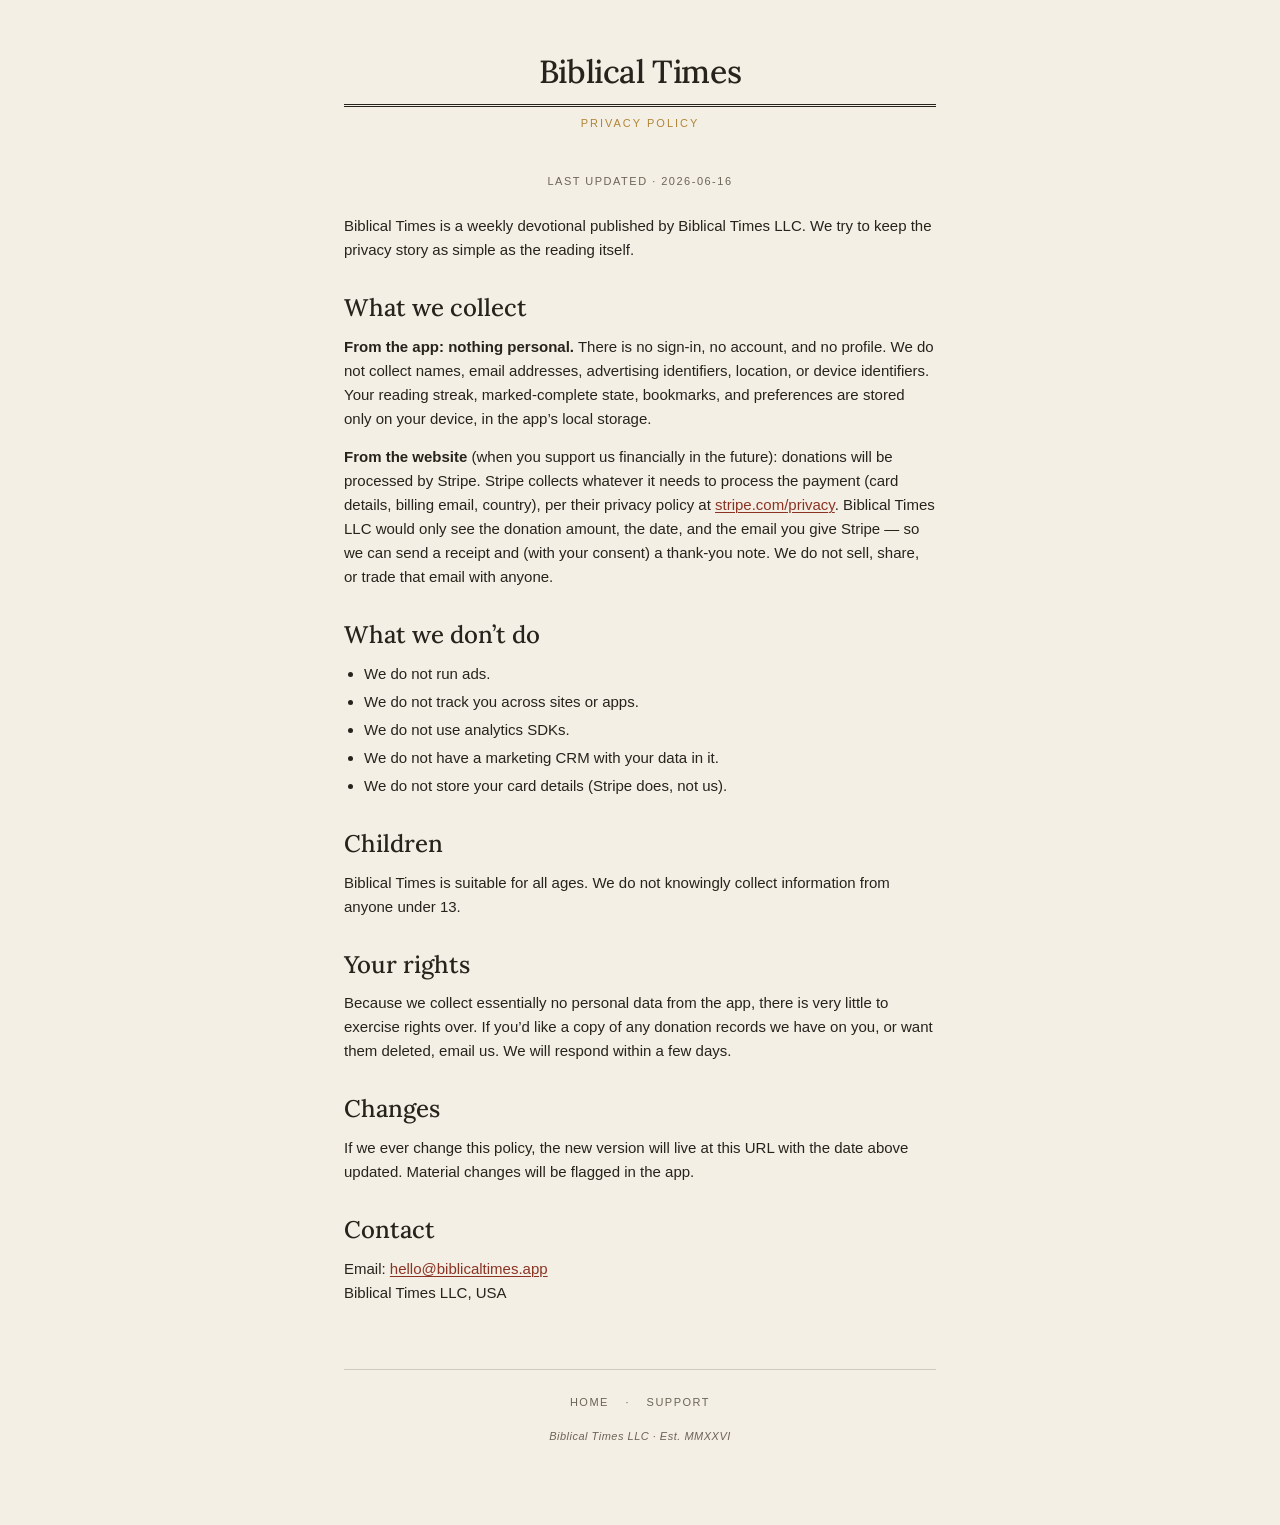
==== privacy.html @ 8184be42 "Initial commit: Biblical Times public site Three static pages (landing, privacy, support) styled to " ====
<!DOCTYPE html>
<html lang="en">
<head>
<meta charset="UTF-8">
<meta name="viewport" content="width=device-width, initial-scale=1, viewport-fit=cover">
<title>Privacy Policy — Biblical Times</title>
<link rel="stylesheet" href="_styles.css">
</head>
<body>
<div class="wrap">
  <header class="masthead">
    <a href="index.html"><h1>Biblical Times</h1></a>
  </header>
  <div class="kicker">Privacy Policy</div>

  <p class="date">Last updated · 2026-06-16</p>

  <p>Biblical Times is a weekly devotional published by Biblical Times LLC. We try to keep the privacy story as simple as the reading itself.</p>

  <h2>What we collect</h2>
  <p><strong>From the app: nothing personal.</strong> There is no sign-in, no account, and no profile. We do not collect names, email addresses, advertising identifiers, location, or device identifiers. Your reading streak, marked-complete state, bookmarks, and preferences are stored only on your device, in the app’s local storage.</p>

  <p><strong>From the website</strong> (when you support us financially in the future): donations will be processed by Stripe. Stripe collects whatever it needs to process the payment (card details, billing email, country), per their privacy policy at <a href="https://stripe.com/privacy">stripe.com/privacy</a>. Biblical Times LLC would only see the donation amount, the date, and the email you give Stripe — so we can send a receipt and (with your consent) a thank-you note. We do not sell, share, or trade that email with anyone.</p>

  <h2>What we don’t do</h2>
  <ul>
    <li>We do not run ads.</li>
    <li>We do not track you across sites or apps.</li>
    <li>We do not use analytics SDKs.</li>
    <li>We do not have a marketing CRM with your data in it.</li>
    <li>We do not store your card details (Stripe does, not us).</li>
  </ul>

  <h2>Children</h2>
  <p>Biblical Times is suitable for all ages. We do not knowingly collect information from anyone under 13.</p>

  <h2>Your rights</h2>
  <p>Because we collect essentially no personal data from the app, there is very little to exercise rights over. If you’d like a copy of any donation records we have on you, or want them deleted, email us. We will respond within a few days.</p>

  <h2>Changes</h2>
  <p>If we ever change this policy, the new version will live at this URL with the date above updated. Material changes will be flagged in the app.</p>

  <h2>Contact</h2>
  <p>Email: <a href="mailto:hello@biblicaltimes.app">hello@biblicaltimes.app</a><br>Biblical Times LLC, USA</p>

  <div class="footer">
    <a href="index.html">Home</a> ·
    <a href="support.html">Support</a>
    <div class="colophon">Biblical Times LLC · Est. MMXXVI</div>
  </div>
</div>
</body>
</html>
---- _styles.css ----
/* Biblical Times — locked palette. Shared by every docs page. */
@import url('https://fonts.googleapis.com/css2?family=Lora:ital,wght@0,400;0,500;0,600;1,400&display=swap');

:root {
  --bg: #F4EFE4;
  --bg-tab: #EFE9DC;
  --paper: #FBF8F0;
  --text: #26231D;
  --text-muted: #6B6457;
  --text-inactive: #9A9384;
  --maroon: #8A3324;
  --gold: #B08537;
  --black: #0E0D0B;
  --rule: rgba(38, 35, 29, 0.18);
}

* { margin: 0; padding: 0; box-sizing: border-box; }

html { -webkit-text-size-adjust: 100%; }

body {
  background: var(--bg);
  color: var(--text);
  font-family: -apple-system, BlinkMacSystemFont, 'Segoe UI', Roboto, sans-serif;
  font-size: 15px;
  line-height: 1.6;
  -webkit-font-smoothing: antialiased;
}

.wrap {
  max-width: 640px;
  margin: 0 auto;
  padding: 56px 24px 80px;
}

.masthead {
  text-align: center;
  padding-bottom: 16px;
  border-bottom: 3px double var(--text);
  margin-bottom: 8px;
}

.masthead a {
  text-decoration: none;
  color: var(--text);
}

.masthead h1 {
  font-family: 'Lora', Georgia, serif;
  font-weight: 500;
  font-size: 32px;
  letter-spacing: -0.4px;
  line-height: 1;
}

.kicker {
  text-align: center;
  font-size: 11px;
  letter-spacing: 2px;
  text-transform: uppercase;
  color: var(--gold);
  margin-top: 6px;
  margin-bottom: 40px;
}

h2 {
  font-family: 'Lora', Georgia, serif;
  font-weight: 500;
  font-size: 24px;
  line-height: 1.2;
  margin-top: 32px;
  margin-bottom: 12px;
  color: var(--text);
}

h3 {
  font-family: 'Lora', Georgia, serif;
  font-weight: 500;
  font-size: 17px;
  margin-top: 24px;
  margin-bottom: 8px;
  color: var(--text);
}

p {
  margin-bottom: 14px;
  color: var(--text);
}

p.lead {
  font-family: 'Lora', Georgia, serif;
  font-style: italic;
  font-size: 17px;
  color: var(--text-muted);
  margin-top: 8px;
  margin-bottom: 24px;
}

a {
  color: var(--maroon);
  text-decoration: underline;
  text-decoration-thickness: 1px;
  text-underline-offset: 2px;
}

a:hover { opacity: 0.8; }

.muted { color: var(--text-muted); font-size: 13px; }

.date {
  text-align: center;
  font-size: 11px;
  letter-spacing: 1.5px;
  text-transform: uppercase;
  color: var(--text-muted);
  margin-top: 4px;
  margin-bottom: 24px;
}

ul { margin: 8px 0 14px 20px; }
li { margin-bottom: 4px; }

.footer {
  margin-top: 64px;
  padding-top: 24px;
  border-top: 1px solid var(--rule);
  text-align: center;
  font-size: 11px;
  letter-spacing: 1.5px;
  text-transform: uppercase;
  color: var(--text-muted);
}

.footer a {
  text-decoration: none;
  color: var(--text-muted);
  margin: 0 12px;
}

.footer a:hover { color: var(--maroon); }

.footer .colophon {
  margin-top: 16px;
  letter-spacing: 0.5px;
  text-transform: none;
  font-style: italic;
}

.nav-pill {
  display: inline-block;
  padding: 10px 22px;
  background: var(--maroon);
  color: var(--bg);
  border-radius: 22px;
  font-size: 13px;
  font-weight: 500;
  text-decoration: none;
  margin-top: 12px;
}

.nav-pill:hover { opacity: 0.9; }

@media (prefers-color-scheme: dark) {
  body {
    background: #1A1814;
    color: #EDE6D5;
  }
  .masthead { border-bottom-color: #EDE6D5; }
  .masthead h1, h2, h3, p, a { color: #EDE6D5; }
  a { color: #C44A38; }
  .muted, .footer, .date, p.lead { color: rgba(237, 230, 213, 0.65); }
  .footer a { color: rgba(237, 230, 213, 0.65); }
  .footer { border-top-color: rgba(237, 230, 213, 0.18); }
}
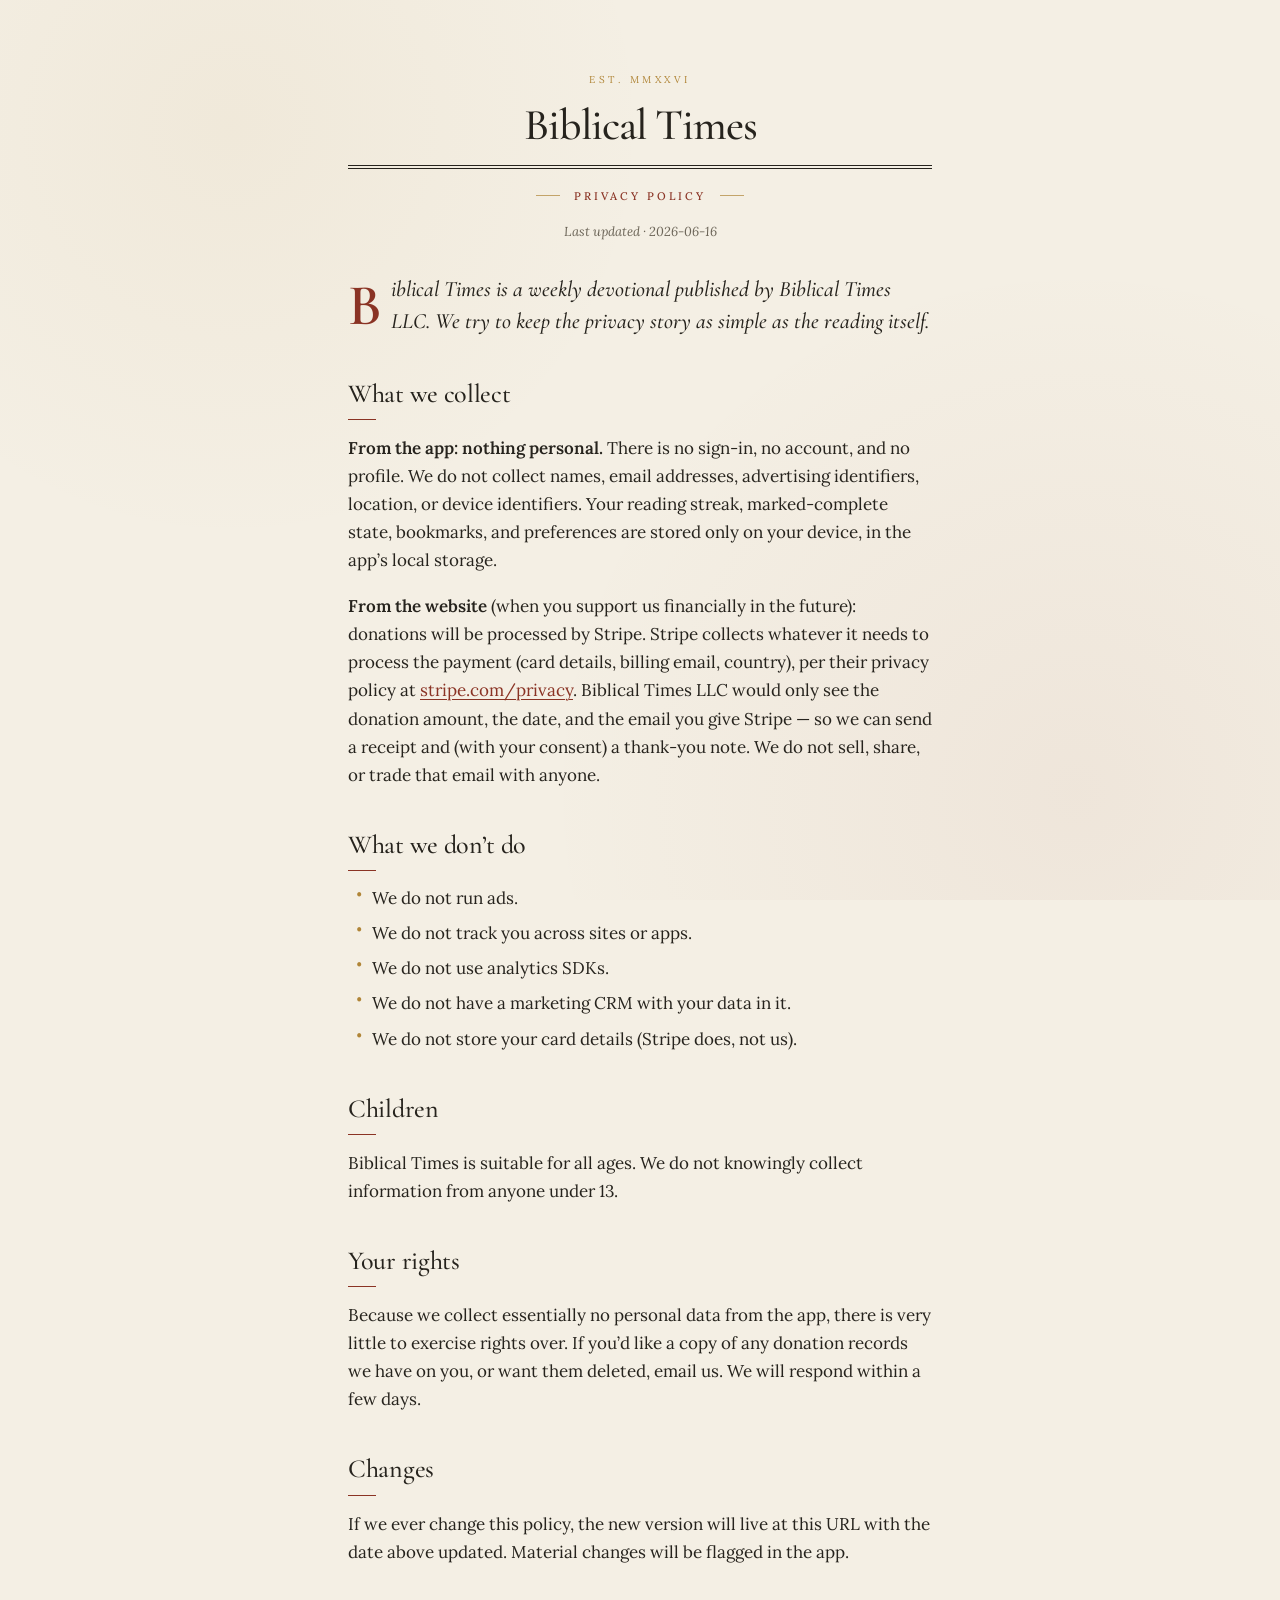
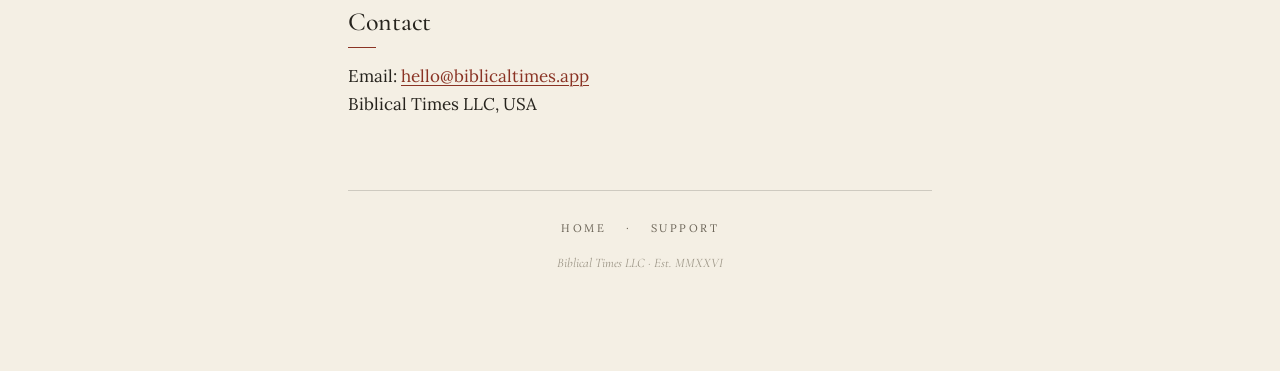
==== commit 405a3fc5: "Editorial overhaul: real masthead, drop caps, ornament dividers Two real fixes plus a design refresh" ====
--- a/privacy.html
+++ b/privacy.html
@@ -4,7 +4,7 @@
 <meta charset="UTF-8">
 <meta name="viewport" content="width=device-width, initial-scale=1, viewport-fit=cover">
 <title>Privacy Policy — Biblical Times</title>
-<link rel="stylesheet" href="_styles.css">
+<link rel="stylesheet" href="styles.css">
 </head>
 <body>
 <div class="wrap">
@@ -15,7 +15,7 @@
 
   <p class="date">Last updated · 2026-06-16</p>
 
-  <p>Biblical Times is a weekly devotional published by Biblical Times LLC. We try to keep the privacy story as simple as the reading itself.</p>
+  <p class="lead">Biblical Times is a weekly devotional published by Biblical Times LLC. We try to keep the privacy story as simple as the reading itself.</p>
 
   <h2>What we collect</h2>
   <p><strong>From the app: nothing personal.</strong> There is no sign-in, no account, and no profile. We do not collect names, email addresses, advertising identifiers, location, or device identifiers. Your reading streak, marked-complete state, bookmarks, and preferences are stored only on your device, in the app’s local storage.</p>
@@ -44,8 +44,10 @@
   <p>Email: <a href="mailto:hello@biblicaltimes.app">hello@biblicaltimes.app</a><br>Biblical Times LLC, USA</p>
 
   <div class="footer">
-    <a href="index.html">Home</a> ·
-    <a href="support.html">Support</a>
+    <div class="footer-nav">
+      <a href="index.html">Home</a> ·
+      <a href="support.html">Support</a>
+    </div>
     <div class="colophon">Biblical Times LLC · Est. MMXXVI</div>
   </div>
 </div>
--- a/styles.css
+++ b/styles.css
@@ -0,0 +1,360 @@
+/* Biblical Times — public site
+ * Locked editorial palette + typography to match the iOS app.
+ * Designed to feel like a small newspaper, not a generic SaaS page.
+ */
+
+@import url('https://fonts.googleapis.com/css2?family=Lora:ital,wght@0,400;0,500;0,600;1,400;1,500&family=Cormorant+Garamond:ital,wght@0,500;0,600;1,500&display=swap');
+
+:root {
+  --bg:           #F4EFE4;
+  --bg-soft:      #EFE9DC;
+  --paper:        #FBF8F0;
+  --text:         #26231D;
+  --text-muted:   #6B6457;
+  --text-faint:   #9A9384;
+  --maroon:       #8A3324;
+  --maroon-deep:  #6E2818;
+  --gold:         #B08537;
+  --black:        #0E0D0B;
+  --rule:         rgba(38, 35, 29, 0.18);
+  --rule-strong:  rgba(38, 35, 29, 0.55);
+}
+
+/* ───────────────────── Reset ───────────────────── */
+
+*, *::before, *::after { margin: 0; padding: 0; box-sizing: border-box; }
+
+html {
+  -webkit-text-size-adjust: 100%;
+  background:
+    radial-gradient(circle at 18% 14%, rgba(176, 133, 55, 0.06) 0%, transparent 32%),
+    radial-gradient(circle at 84% 88%, rgba(138, 51, 36, 0.05) 0%, transparent 40%),
+    var(--bg);
+  background-attachment: fixed;
+}
+
+body {
+  color: var(--text);
+  font-family: 'Lora', Georgia, 'Times New Roman', serif;
+  font-weight: 400;
+  font-size: 17px;
+  line-height: 1.65;
+  -webkit-font-smoothing: antialiased;
+  -moz-osx-font-smoothing: grayscale;
+  text-rendering: optimizeLegibility;
+}
+
+::selection { background: var(--maroon); color: var(--paper); }
+
+/* ───────────────────── Layout ───────────────────── */
+
+.wrap {
+  max-width: 640px;
+  margin: 0 auto;
+  padding: 72px 28px 96px;
+}
+
+/* ───────────────────── Masthead ───────────────────── */
+
+.masthead {
+  text-align: center;
+  padding-bottom: 18px;
+  border-bottom: 4px double var(--text);
+  position: relative;
+}
+
+.masthead::before {
+  content: 'Est. MMXXVI';
+  display: block;
+  font-family: 'Lora', serif;
+  font-size: 10px;
+  font-weight: 400;
+  letter-spacing: 3.5px;
+  text-transform: uppercase;
+  color: var(--gold);
+  margin-bottom: 14px;
+}
+
+.masthead a {
+  text-decoration: none;
+  color: var(--text);
+  display: inline-block;
+}
+
+.masthead h1 {
+  font-family: 'Cormorant Garamond', 'Lora', Georgia, serif;
+  font-weight: 500;
+  font-size: 44px;
+  letter-spacing: -1px;
+  line-height: 1;
+  color: var(--text);
+}
+
+.kicker {
+  text-align: center;
+  font-family: 'Lora', serif;
+  font-size: 11px;
+  font-weight: 500;
+  letter-spacing: 3px;
+  text-transform: uppercase;
+  color: var(--maroon);
+  margin-top: 18px;
+  margin-bottom: 44px;
+  display: flex;
+  align-items: center;
+  justify-content: center;
+  gap: 14px;
+}
+
+.kicker::before,
+.kicker::after {
+  content: '';
+  display: block;
+  width: 24px;
+  height: 1px;
+  background: var(--gold);
+  opacity: 0.7;
+}
+
+/* ───────────────────── Date stamp ───────────────────── */
+
+.date {
+  text-align: center;
+  font-family: 'Lora', serif;
+  font-style: italic;
+  font-size: 13px;
+  color: var(--text-muted);
+  margin-top: -28px;
+  margin-bottom: 32px;
+}
+
+/* ───────────────────── Paragraphs ───────────────────── */
+
+p {
+  margin-bottom: 18px;
+  color: var(--text);
+}
+
+p.lead {
+  font-family: 'Cormorant Garamond', 'Lora', serif;
+  font-style: italic;
+  font-weight: 500;
+  font-size: 22px;
+  line-height: 1.45;
+  color: var(--text);
+  margin-top: 0;
+  margin-bottom: 32px;
+  text-wrap: balance;
+}
+
+p.lead::first-letter {
+  font-family: 'Cormorant Garamond', serif;
+  font-style: normal;
+  font-weight: 600;
+  float: left;
+  font-size: 58px;
+  line-height: 0.85;
+  color: var(--maroon);
+  padding: 7px 9px 0 0;
+}
+
+/* ───────────────────── Headings ───────────────────── */
+
+h2 {
+  font-family: 'Cormorant Garamond', 'Lora', Georgia, serif;
+  font-weight: 500;
+  font-size: 26px;
+  letter-spacing: -0.3px;
+  line-height: 1.2;
+  color: var(--text);
+  margin-top: 40px;
+  margin-bottom: 14px;
+}
+
+h2::after {
+  content: '';
+  display: block;
+  width: 28px;
+  height: 1px;
+  background: var(--maroon);
+  margin-top: 10px;
+}
+
+h3 {
+  font-family: 'Lora', Georgia, serif;
+  font-weight: 600;
+  font-size: 13px;
+  text-transform: uppercase;
+  letter-spacing: 1.5px;
+  color: var(--maroon);
+  margin-top: 32px;
+  margin-bottom: 12px;
+}
+
+/* ───────────────────── Lists ───────────────────── */
+
+ul {
+  margin: 12px 0 22px 0;
+  padding-left: 0;
+  list-style: none;
+}
+
+ul li {
+  position: relative;
+  padding-left: 24px;
+  margin-bottom: 8px;
+  line-height: 1.6;
+}
+
+ul li::before {
+  content: '·';
+  position: absolute;
+  left: 8px;
+  top: -5px;
+  font-size: 28px;
+  line-height: 1;
+  color: var(--gold);
+  font-weight: 700;
+}
+
+/* ───────────────────── Links ───────────────────── */
+
+a {
+  color: var(--maroon);
+  text-decoration: underline;
+  text-decoration-thickness: 1px;
+  text-underline-offset: 3px;
+  transition: color 0.15s ease;
+}
+
+a:hover { color: var(--maroon-deep); }
+
+strong { font-weight: 600; color: var(--text); }
+
+/* ───────────────────── Pills ───────────────────── */
+
+.nav-pill {
+  display: inline-flex;
+  align-items: center;
+  gap: 8px;
+  padding: 12px 26px;
+  background: var(--maroon);
+  color: var(--paper);
+  border-radius: 999px;
+  font-family: 'Lora', sans-serif;
+  font-size: 14px;
+  font-weight: 500;
+  text-decoration: none;
+  letter-spacing: 0.2px;
+  transition: transform 0.15s ease, background 0.15s ease;
+  box-shadow: 0 2px 0 rgba(110, 40, 24, 0.18);
+}
+
+.nav-pill:hover {
+  background: var(--maroon-deep);
+  transform: translateY(-1px);
+  color: var(--paper);
+}
+
+/* ───────────────────── Ornament ───────────────────── */
+
+.ornament {
+  display: flex;
+  align-items: center;
+  justify-content: center;
+  gap: 16px;
+  margin: 40px 0;
+  color: var(--gold);
+  font-size: 16px;
+  font-family: 'Cormorant Garamond', serif;
+  letter-spacing: 0.05em;
+}
+
+.ornament::before,
+.ornament::after {
+  content: '';
+  display: block;
+  height: 1px;
+  width: 70px;
+  background: var(--rule);
+}
+
+/* ───────────────────── Helpers ───────────────────── */
+
+.muted { color: var(--text-muted); }
+.small { font-size: 14px; }
+.center { text-align: center; }
+.mt-lg { margin-top: 24px; }
+
+/* ───────────────────── Footer ───────────────────── */
+
+.footer {
+  margin-top: 72px;
+  padding-top: 28px;
+  border-top: 1px solid var(--rule);
+  text-align: center;
+}
+
+.footer-nav {
+  font-family: 'Lora', serif;
+  font-size: 11px;
+  letter-spacing: 2.5px;
+  text-transform: uppercase;
+  color: var(--text-muted);
+}
+
+.footer-nav a {
+  color: var(--text-muted);
+  text-decoration: none;
+  margin: 0 14px;
+  transition: color 0.15s ease;
+}
+
+.footer-nav a:hover { color: var(--maroon); }
+
+.colophon {
+  margin-top: 16px;
+  font-family: 'Cormorant Garamond', 'Lora', serif;
+  font-style: italic;
+  font-size: 13px;
+  color: var(--text-faint);
+}
+
+/* ───────────────────── Dark mode ───────────────────── */
+
+@media (prefers-color-scheme: dark) {
+  html {
+    background:
+      radial-gradient(circle at 18% 14%, rgba(176, 133, 55, 0.08) 0%, transparent 32%),
+      radial-gradient(circle at 84% 88%, rgba(196, 74, 56, 0.06) 0%, transparent 40%),
+      #1A1814;
+  }
+  body { color: #EDE6D5; }
+  .masthead { border-bottom-color: #EDE6D5; }
+  .masthead h1, h2, p, strong { color: #EDE6D5; }
+  p.lead { color: #EDE6D5; }
+  p.lead::first-letter { color: #C44A38; }
+  a, .kicker, h3 { color: #D9624D; }
+  a:hover { color: #ECA086; }
+  h2::after { background: #D9624D; }
+  .muted, .footer-nav, .footer-nav a, .colophon, .date { color: rgba(237, 230, 213, 0.55); }
+  ul li::before { color: #D9A964; }
+  .footer { border-top-color: rgba(237, 230, 213, 0.16); }
+  .ornament::before, .ornament::after { background: rgba(237, 230, 213, 0.18); }
+  .nav-pill { background: #D9624D; color: #1A1814; box-shadow: 0 2px 0 rgba(196, 74, 56, 0.25); }
+  .nav-pill:hover { background: #C44A38; }
+  ::selection { background: #D9624D; color: #1A1814; }
+}
+
+/* ───────────────────── Responsive ───────────────────── */
+
+@media (max-width: 480px) {
+  .wrap { padding: 52px 22px 80px; }
+  .masthead h1 { font-size: 34px; }
+  p.lead { font-size: 19px; }
+  p.lead::first-letter { font-size: 48px; padding-right: 7px; }
+  h2 { font-size: 23px; }
+  body { font-size: 16px; }
+  .kicker { gap: 10px; }
+  .kicker::before, .kicker::after { width: 18px; }
+}
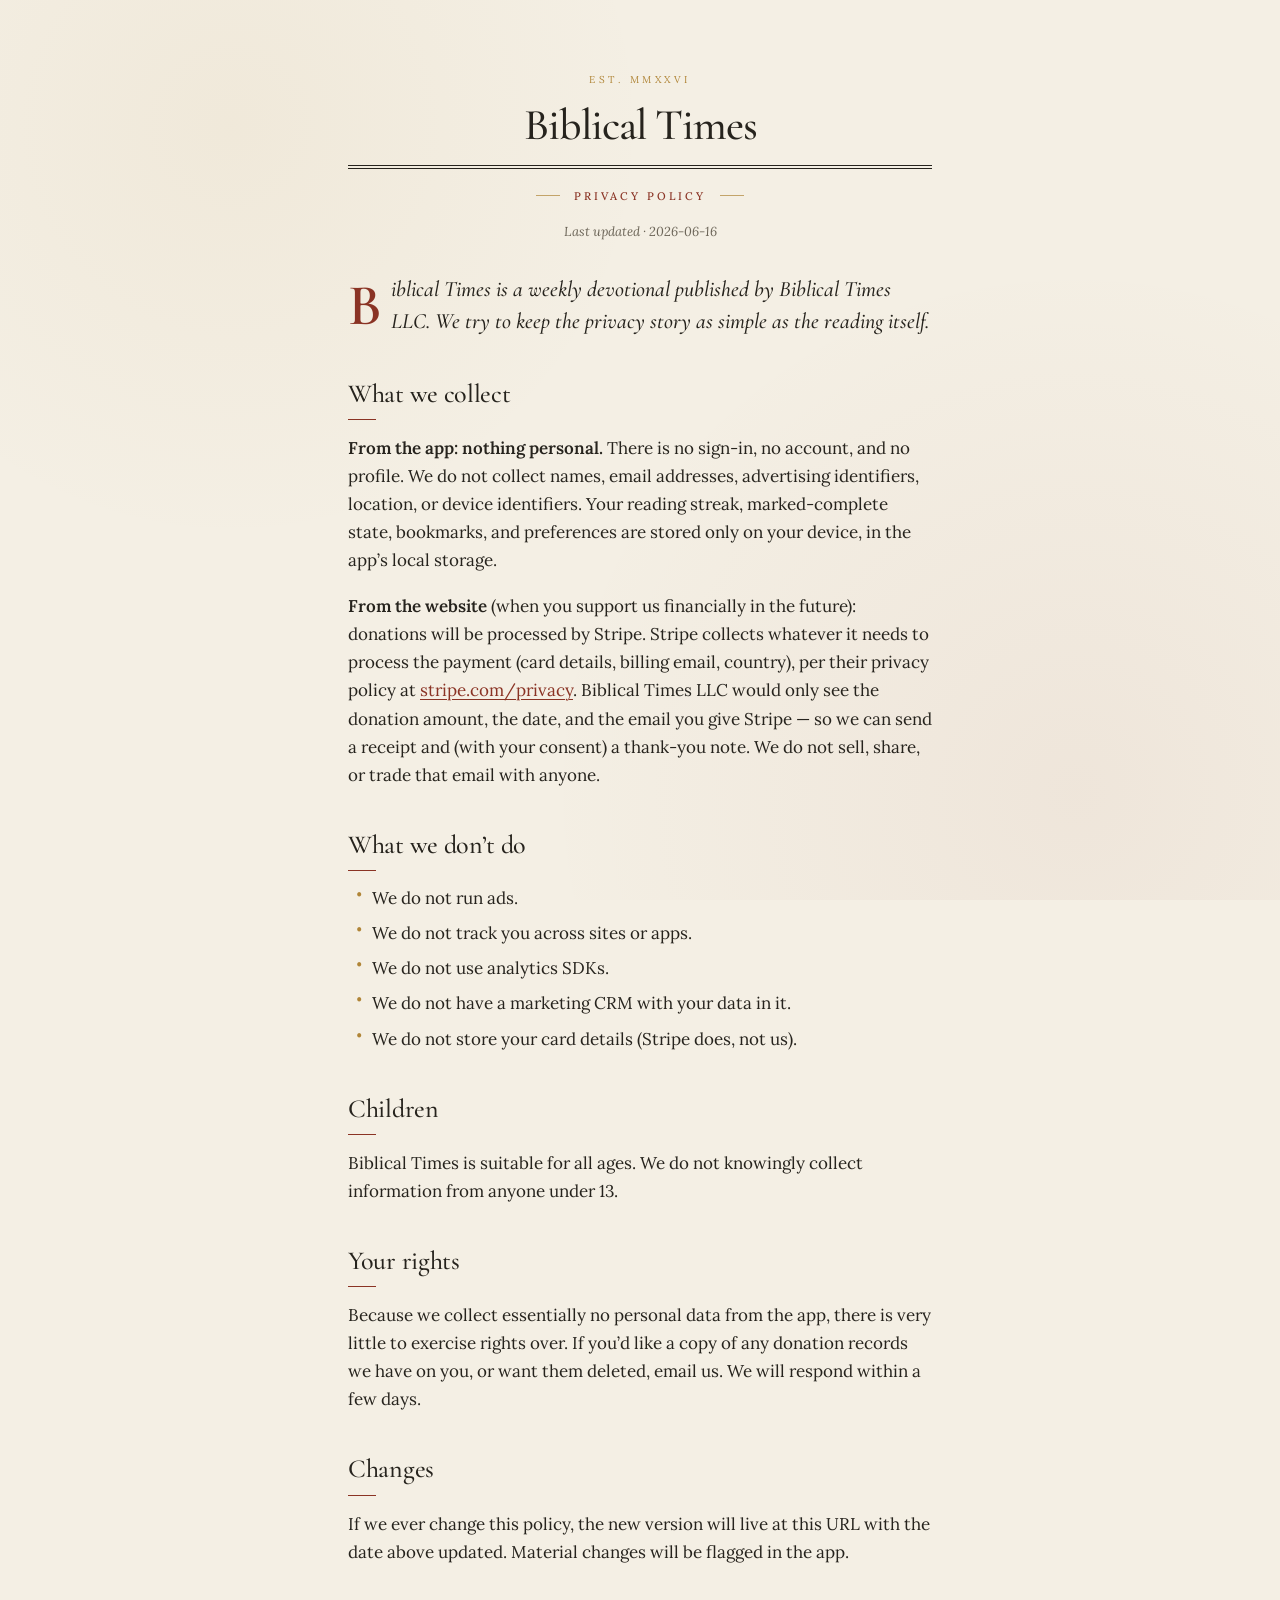
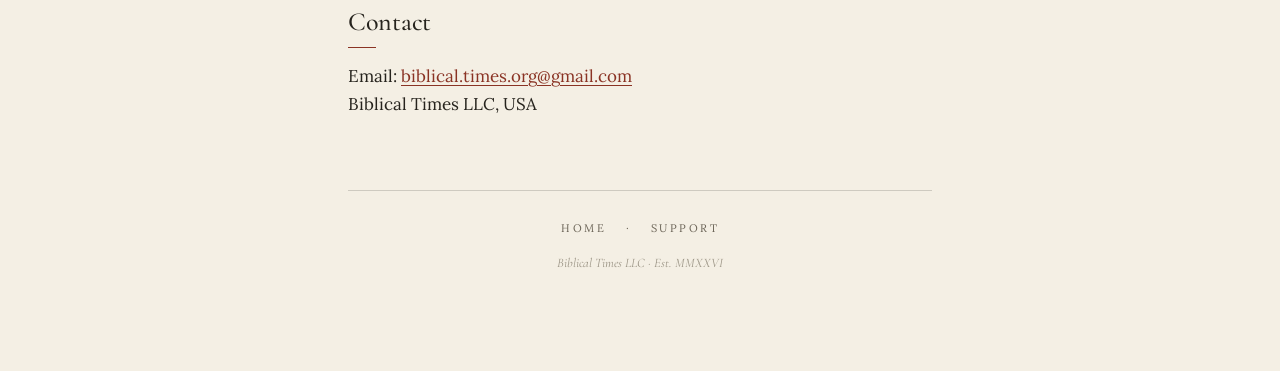
==== commit 575be5e8: "Switch feedback email to biblical.times.org@gmail.com Updates the contact email on index.html, priva" ====
--- a/privacy.html
+++ b/privacy.html
@@ -41,7 +41,7 @@
   <p>If we ever change this policy, the new version will live at this URL with the date above updated. Material changes will be flagged in the app.</p>
 
   <h2>Contact</h2>
-  <p>Email: <a href="mailto:hello@biblicaltimes.app">hello@biblicaltimes.app</a><br>Biblical Times LLC, USA</p>
+  <p>Email: <a href="mailto:biblical.times.org@gmail.com">biblical.times.org@gmail.com</a><br>Biblical Times LLC, USA</p>
 
   <div class="footer">
     <div class="footer-nav">
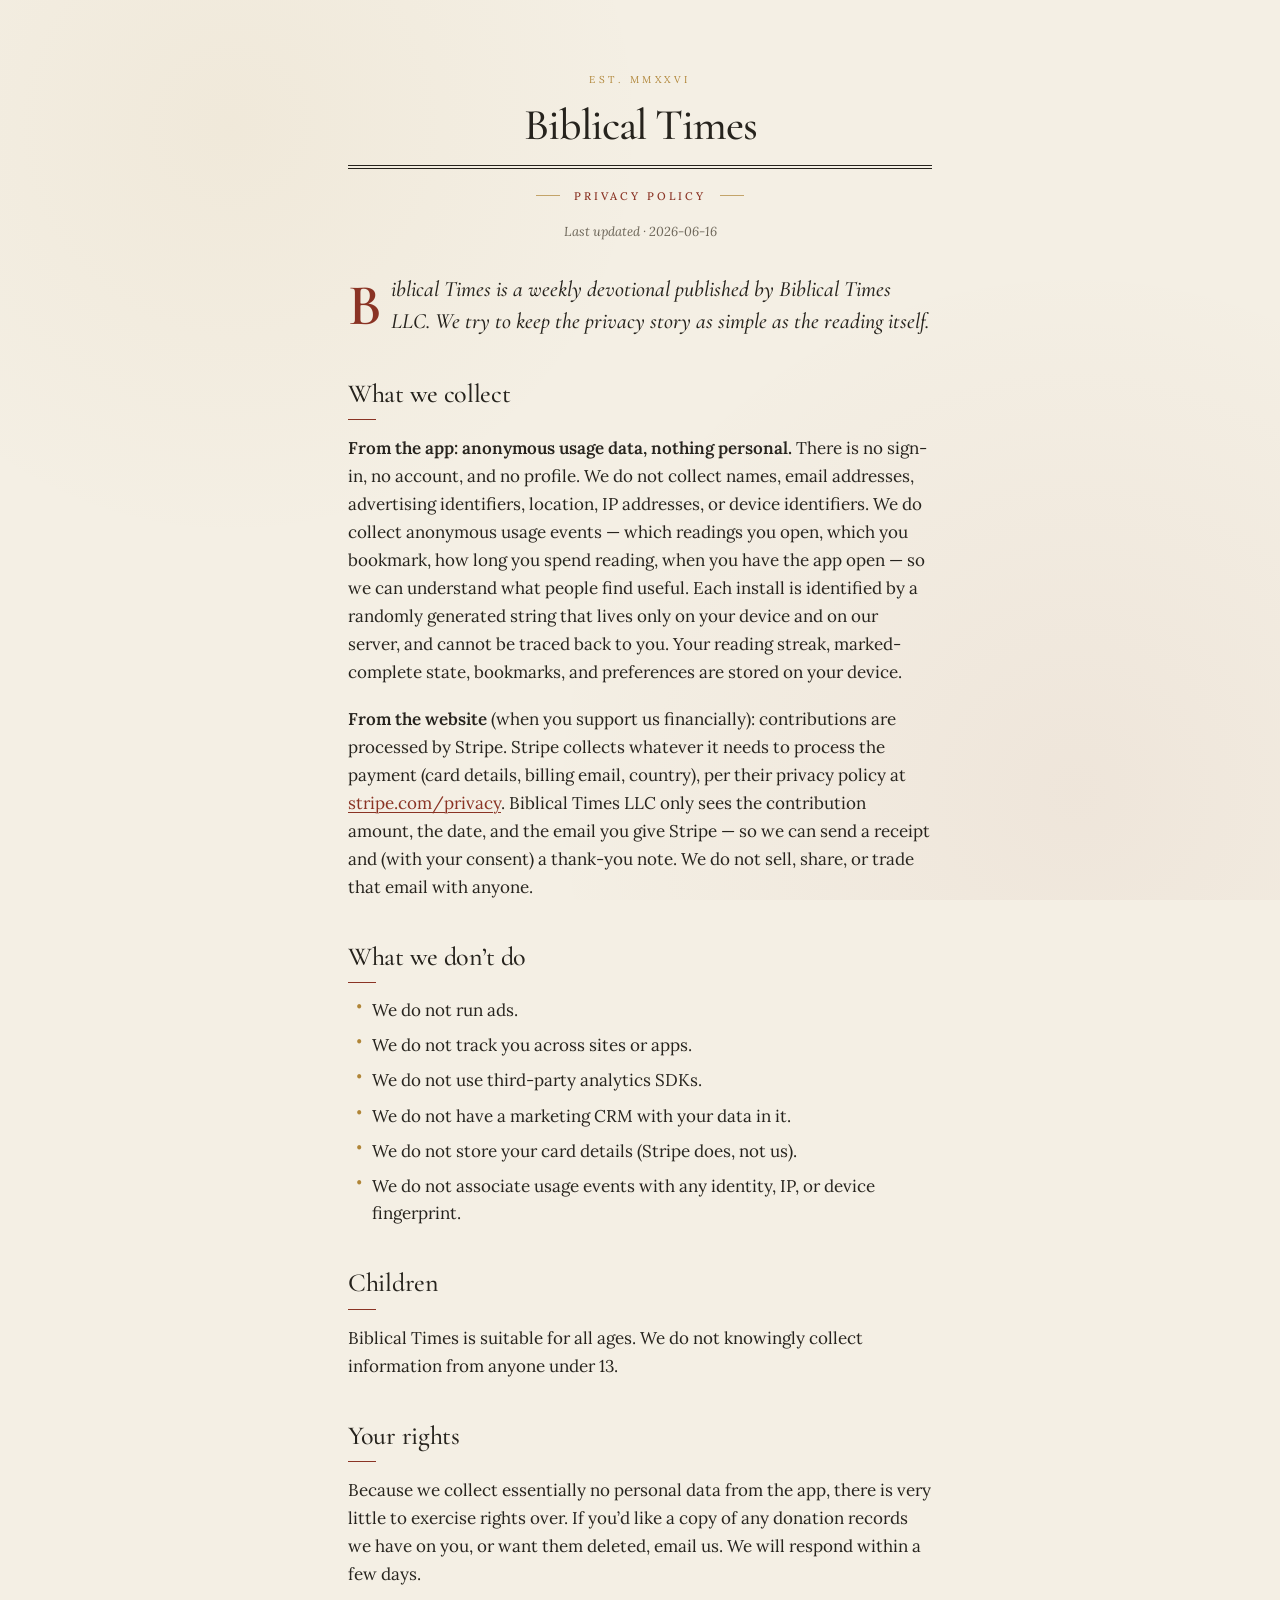
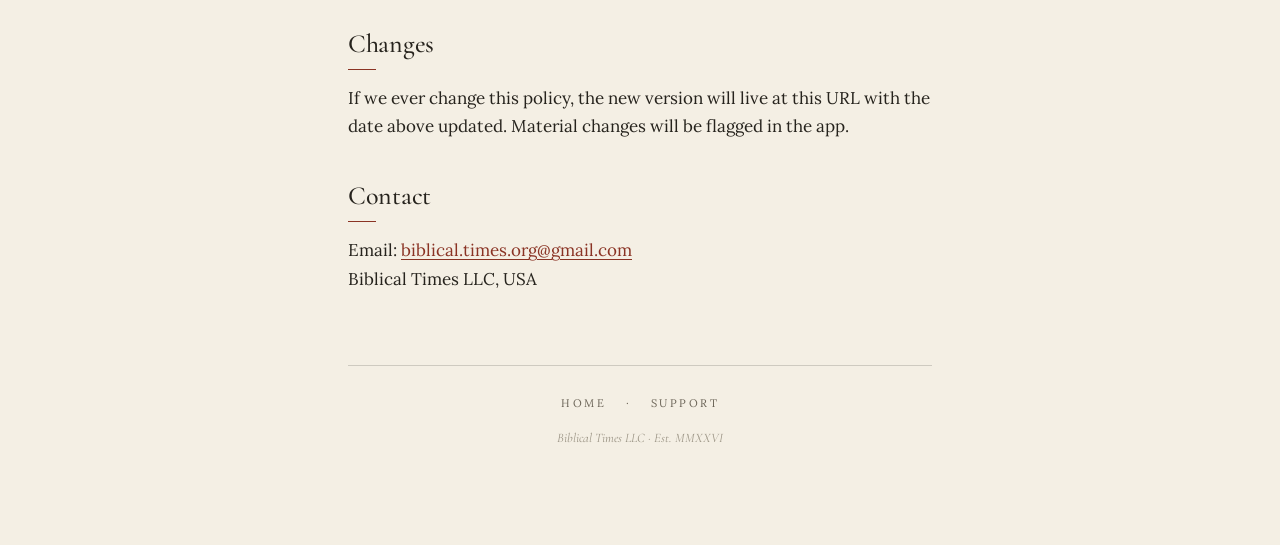
==== commit 31ffbc38: "Disclose anonymous analytics on the public privacy page Mirrors the updated copy in the main repo's " ====
--- a/privacy.html
+++ b/privacy.html
@@ -18,17 +18,18 @@
   <p class="lead">Biblical Times is a weekly devotional published by Biblical Times LLC. We try to keep the privacy story as simple as the reading itself.</p>
 
   <h2>What we collect</h2>
-  <p><strong>From the app: nothing personal.</strong> There is no sign-in, no account, and no profile. We do not collect names, email addresses, advertising identifiers, location, or device identifiers. Your reading streak, marked-complete state, bookmarks, and preferences are stored only on your device, in the app’s local storage.</p>
+  <p><strong>From the app: anonymous usage data, nothing personal.</strong> There is no sign-in, no account, and no profile. We do not collect names, email addresses, advertising identifiers, location, IP addresses, or device identifiers. We do collect anonymous usage events — which readings you open, which you bookmark, how long you spend reading, when you have the app open — so we can understand what people find useful. Each install is identified by a randomly generated string that lives only on your device and on our server, and cannot be traced back to you. Your reading streak, marked-complete state, bookmarks, and preferences are stored on your device.</p>
 
-  <p><strong>From the website</strong> (when you support us financially in the future): donations will be processed by Stripe. Stripe collects whatever it needs to process the payment (card details, billing email, country), per their privacy policy at <a href="https://stripe.com/privacy">stripe.com/privacy</a>. Biblical Times LLC would only see the donation amount, the date, and the email you give Stripe — so we can send a receipt and (with your consent) a thank-you note. We do not sell, share, or trade that email with anyone.</p>
+  <p><strong>From the website</strong> (when you support us financially): contributions are processed by Stripe. Stripe collects whatever it needs to process the payment (card details, billing email, country), per their privacy policy at <a href="https://stripe.com/privacy">stripe.com/privacy</a>. Biblical Times LLC only sees the contribution amount, the date, and the email you give Stripe — so we can send a receipt and (with your consent) a thank-you note. We do not sell, share, or trade that email with anyone.</p>
 
   <h2>What we don’t do</h2>
   <ul>
     <li>We do not run ads.</li>
     <li>We do not track you across sites or apps.</li>
-    <li>We do not use analytics SDKs.</li>
+    <li>We do not use third-party analytics SDKs.</li>
     <li>We do not have a marketing CRM with your data in it.</li>
     <li>We do not store your card details (Stripe does, not us).</li>
+    <li>We do not associate usage events with any identity, IP, or device fingerprint.</li>
   </ul>
 
   <h2>Children</h2>
